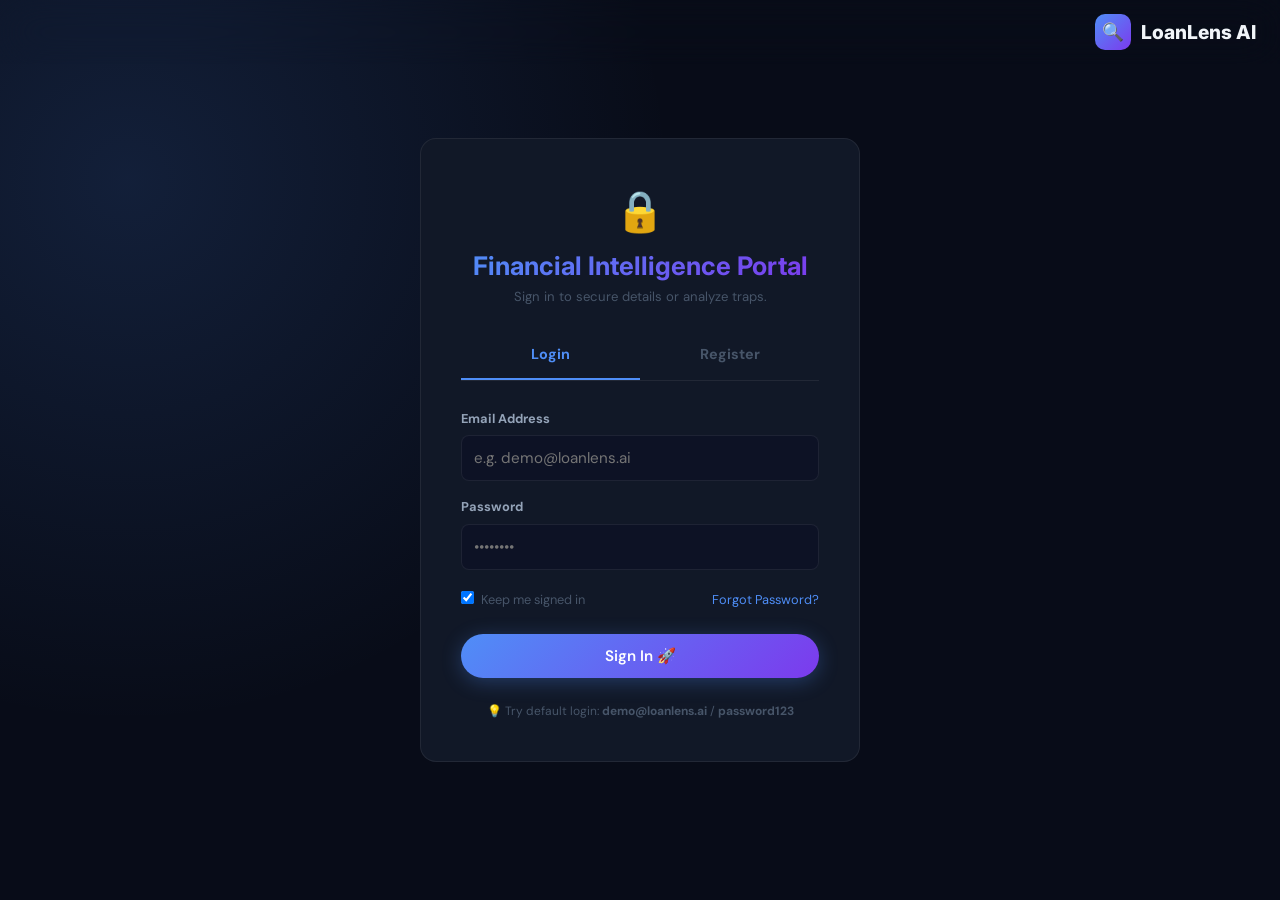
==== frontend/auth.html @ 8ddc55a9 "loan_application" ====
<!DOCTYPE html>
<html lang="en">
<head>
  <meta charset="UTF-8">
  <meta name="viewport" content="width=device-width, initial-scale=1.0">
  <title>LoanLens AI — Secure Portal Login</title>
  <link rel="stylesheet" href="css/global.css">
  <style>
    .auth-wrapper {
      min-height: 100vh;
      display: flex;
      align-items: center;
      justify-content: center;
      padding: 24px;
      position: relative;
      background: radial-gradient(circle at 10% 20%, rgba(79, 142, 247, 0.15) 0%, transparent 40%), var(--bg-primary);
    }
    .auth-card {
      width: 100%;
      max-width: 440px;
      padding: 40px;
      animation: float 6s ease-in-out infinite;
    }
    .auth-tabs {
      display: flex;
      border-bottom: 1px solid var(--border);
      margin-bottom: 28px;
    }
    .auth-tab {
      flex: 1;
      text-align: center;
      padding: 12px;
      cursor: pointer;
      color: var(--text-muted);
      font-weight: 700;
      font-size: 0.9rem;
      border-bottom: 2px solid transparent;
      transition: all 0.2s;
    }
    .auth-tab.active {
      color: var(--blue);
      border-bottom-color: var(--blue);
    }
    .auth-form {
      display: none;
      flex-direction: column;
      gap: 16px;
    }
    .auth-form.active {
      display: flex;
      animation: fadeIn 0.4s;
    }
    .form-group {
      display: flex;
      flex-direction: column;
      gap: 6px;
    }
    .form-group label {
      font-size: 0.8rem;
      font-weight: 700;
      color: var(--text-secondary);
    }
    .form-group input {
      background: var(--bg-secondary);
      border: 1px solid var(--border);
      color: white;
      padding: 12px;
      border-radius: var(--radius-sm);
      font-size: 0.95rem;
      font-family: inherit;
      transition: all 0.2s;
    }
    .form-group input:focus {
      border-color: var(--blue);
      outline: none;
      box-shadow: var(--shadow-blue);
    }
    .form-footer {
      display: flex;
      justify-content: space-between;
      align-items: center;
      font-size: 0.8rem;
      margin-top: 4px;
    }
    .form-footer a {
      color: var(--blue);
      text-decoration: none;
    }
    .form-footer a:hover {
      text-decoration: underline;
    }
  </style>
</head>
<body>

  <!-- Minimal Brand Header -->
  <nav class="navbar" style="position: absolute; top: 0; left: 0; right: 0; background: transparent; border-bottom: none;">
    <div style="display:flex; align-items:center; gap:20px; margin-left:auto;"><div id="google_translate_element"></div></div>
    <div class="nav-brand" onclick="window.location.href='index.html'" style="cursor: pointer;">
      <div class="logo-icon">🔍</div>LoanLens AI
    </div>
  </nav>

  <div class="auth-wrapper">
    <div class="card auth-card">
      <div style="text-align: center; margin-bottom: 24px;">
        <div style="font-size: 2.5rem; display: inline-block;" class="animate-bounce">🔒</div>
        <h2 class="grad-text" style="font-size: 1.6rem; margin-top: 8px;">Financial Intelligence Portal</h2>
        <p style="font-size: 0.82rem; color: var(--text-muted); margin-top: 4px;">Sign in to secure details or analyze traps.</p>
      </div>

      <!-- Tabs -->
      <div class="auth-tabs">
        <div class="auth-tab active" id="tabLogin" onclick="switchForm('login')">Login</div>
        <div class="auth-tab" id="tabRegister" onclick="switchForm('register')">Register</div>
      </div>

      <!-- LOGIN FORM -->
      <form class="auth-form active" id="formLogin" onsubmit="handleAuthSubmit(event, 'login')">
        <div class="form-group">
          <label>Email Address</label>
          <input type="email" id="loginEmail" required placeholder="e.g. demo@loanlens.ai">
        </div>
        <div class="form-group">
          <label>Password</label>
          <input type="password" id="loginPassword" required placeholder="••••••••">
        </div>
        
        <div class="form-footer">
          <label style="color: var(--text-muted); cursor: pointer;">
            <input type="checkbox" checked style="margin-right: 4px;"> Keep me signed in
          </label>
          <a href="#" onclick="switchForm('forgot')">Forgot Password?</a>
        </div>

        <button type="submit" class="btn btn-primary" style="margin-top: 8px; width: 100%;">Sign In 🚀</button>
        <p style="font-size: 0.75rem; text-align: center; color: var(--text-muted); margin-top: 8px;">
          💡 Try default login: <strong>demo@loanlens.ai</strong> / <strong>password123</strong>
        </p>
      </form>

      <!-- REGISTER FORM -->
      <form class="auth-form" id="formRegister" onsubmit="handleAuthSubmit(event, 'register')">
        <div class="form-group">
          <label>Your Full Name</label>
          <input type="text" id="regName" required placeholder="e.g. Sarah Jenkins">
        </div>
        <div class="form-group">
          <label>Email Address</label>
          <input type="email" id="regEmail" required placeholder="e.g. sarah@example.com">
        </div>
        <div class="form-group">
          <label>Create Secure Password</label>
          <input type="password" id="regPassword" required placeholder="••••••••">
        </div>

        <button type="submit" class="btn btn-primary" style="margin-top: 12px; width: 100%;">Create Account ✨</button>
      </form>

      <!-- FORGOT PASSWORD FORM -->
      <form class="auth-form" id="formForgot" onsubmit="handleAuthSubmit(event, 'forgot')">
        <h3 class="card-title" style="font-size: 1rem; margin-bottom: 4px;">Password Recovery</h3>
        <p style="font-size: 0.78rem; color: var(--text-secondary); margin-bottom: 8px;">
          Enter your email. AI will simulate generating reset details instantly.
        </p>

        <div class="form-group">
          <label>Registered Email Address</label>
          <input type="email" id="forgotEmail" required placeholder="e.g. demo@loanlens.ai">
        </div>

        <button type="submit" class="btn btn-primary" style="margin-top: 8px; width: 100%;">Dispatched Reset Link 🔑</button>

        <div style="text-align: center; margin-top: 12px;">
          <a href="#" onclick="switchForm('login')" style="font-size: 0.8rem; color: var(--blue); text-decoration: none;">Return to Login</a>
        </div>
      </form>

      <!-- Simulated Alert/Success Result -->
      <div id="authAlert" class="trap-card severity-high" style="display: none; margin-top: 20px;">
        <div class="trap-title" id="alertTitle">Action Status</div>
        <div class="trap-plain" id="alertContent">Details here...</div>
      </div>

    </div>
  </div>

  <div class="toast-container" id="toastBox"></div>

  <script>
    const API = 'http://localhost:5000';

    function switchForm(mode) {
      // Reset active tabs
      document.getElementById('tabLogin').classList.remove('active');
      document.getElementById('tabRegister').classList.remove('active');
      
      // Reset forms
      document.getElementById('formLogin').classList.remove('active');
      document.getElementById('formRegister').classList.remove('active');
      document.getElementById('formForgot').classList.remove('active');

      // Hide custom alert
      document.getElementById('authAlert').style.display = 'none';

      // Set active
      if(mode === 'login') {
        document.getElementById('tabLogin').classList.add('active');
        document.getElementById('formLogin').classList.add('active');
      } else if(mode === 'register') {
        document.getElementById('tabRegister').classList.add('active');
        document.getElementById('formRegister').classList.add('active');
      } else if(mode === 'forgot') {
        document.getElementById('formForgot').classList.add('active');
      }
    }

    async function handleAuthSubmit(event, type) {
      event.preventDefault();
      
      // Clear alert
      const alertBox = document.getElementById('authAlert');
      alertBox.style.display = 'none';

      let body = {};
      let endpoint = '';

      if (type === 'login') {
        body = {
          email: document.getElementById('loginEmail').value,
          password: document.getElementById('loginPassword').value
        };
        endpoint = '/api/auth/login';
      } else if (type === 'register') {
        body = {
          name: document.getElementById('regName').value,
          email: document.getElementById('regEmail').value,
          password: document.getElementById('regPassword').value
        };
        endpoint = '/api/auth/signup';
      } else if (type === 'forgot') {
        body = {
          email: document.getElementById('forgotEmail').value
        };
        endpoint = '/api/auth/forgot-password';
      }

      try {
        const res = await fetch(`${API}${endpoint}`, {
          method: 'POST',
          headers: { 'Content-Type': 'application/json' },
          body: JSON.stringify(body)
        });
        const data = await res.json();
        
        if (!res.ok) throw new Error(data.error || "Authentication failed.");

        if (type === 'login' || type === 'register') {
          // Success register or login -> Store in localStorage
          localStorage.setItem('ll_user', JSON.stringify(data.user));
          toast(`✅ welcome back, ${data.user.name}!`, 'success');
          
          // Redirect to target or dashboard
          setTimeout(() => {
            window.location.href = 'dashboard.html';
          }, 800);
        } else {
          // Forgot Password Instructions Dispatched
          alertBox.className = "trap-card severity-low";
          document.getElementById('alertTitle').textContent = "🔑 Recovery link dispatched!";
          document.getElementById('alertContent').textContent = data.instructions;
          alertBox.style.display = 'block';
          toast("✅ Password recovery email sent!", "success");
        }

      } catch(e) {
        alertBox.className = "trap-card severity-high";
        document.getElementById('alertTitle').textContent = "⚠️ Authentication Error";
        document.getElementById('alertContent').textContent = e.message;
        alertBox.style.display = 'block';
        toast("❌ " + e.message, 'error');
      }
    }

    function toast(msg, type='info') {
      const c = document.getElementById('toastBox');
      const t = document.createElement('div');
      t.className = `toast ${type}`;
      t.textContent = msg;
      c.appendChild(t);
      setTimeout(() => t.remove(), 3500);
    }
  </script>

<!-- Google Translate Script -->
<script type="text/javascript">
function googleTranslateElementInit() {
  new google.translate.TranslateElement({
    pageLanguage: 'en',
    includedLanguages: 'en,hi,kn,ta,te,ml,mr',
    layout: google.translate.TranslateElement.InlineLayout.SIMPLE,
    autoDisplay: false
  }, 'google_translate_element');
}
</script>
<script type="text/javascript" src="//translate.google.com/translate_a/element.js?cb=googleTranslateElementInit"></script>
</body>
</html>
---- frontend/css/global.css ----
/* ============================================================
   LoanLens AI — Global Design System
   ============================================================ */

@import url('https://fonts.googleapis.com/css2?family=Inter:wght@300;400;500;600;700;800;900&family=DM+Sans:wght@300;400;500;600;700&family=JetBrains+Mono:wght@400;500&display=swap');

/* ── CSS Variables ─────────────────────────────────────── */
:root {
  /* Base Colors */
  --bg-primary:     #080C18;
  --bg-secondary:   #0D1225;
  --bg-card:        #111827;
  --bg-card-hover:  #162035;
  --bg-glass:       rgba(17, 24, 39, 0.7);

  /* Accent Colors */
  --blue:           #4F8EF7;
  --blue-dark:      #2563EB;
  --blue-glow:      rgba(79, 142, 247, 0.25);
  --purple:         #7C3AED;
  --purple-glow:    rgba(124, 58, 237, 0.2);
  --cyan:           #06B6D4;

  /* Status Colors */
  --green:          #10B981;
  --green-glow:     rgba(16, 185, 129, 0.2);
  --amber:          #F59E0B;
  --amber-glow:     rgba(245, 158, 11, 0.2);
  --orange:         #F97316;
  --orange-glow:    rgba(249, 115, 22, 0.2);
  --red:            #EF4444;
  --red-glow:       rgba(239, 68, 68, 0.2);
  --red-dark:       #DC2626;

  /* Text */
  --text-primary:   #F1F5F9;
  --text-secondary: #94A3B8;
  --text-muted:     #475569;
  --text-accent:    #4F8EF7;

  /* Borders */
  --border:         rgba(255,255,255,0.07);
  --border-accent:  rgba(79,142,247,0.3);
  --border-glow:    rgba(79,142,247,0.5);

  /* Gradients */
  --grad-blue:      linear-gradient(135deg, #4F8EF7, #7C3AED);
  --grad-danger:    linear-gradient(135deg, #EF4444, #F97316);
  --grad-safe:      linear-gradient(135deg, #10B981, #06B6D4);
  --grad-amber:     linear-gradient(135deg, #F59E0B, #F97316);
  --grad-hero:      linear-gradient(135deg, #080C18 0%, #0D1225 50%, #111827 100%);

  /* Spacing */
  --radius-sm:  8px;
  --radius-md:  12px;
  --radius-lg:  16px;
  --radius-xl:  24px;
  --radius-full: 9999px;

  /* Shadows */
  --shadow-blue:    0 0 30px rgba(79,142,247,0.15);
  --shadow-card:    0 4px 24px rgba(0,0,0,0.4);
  --shadow-glow:    0 0 60px rgba(79,142,247,0.08);
}

/* ── Reset ──────────────────────────────────────────────── */
*, *::before, *::after { box-sizing: border-box; margin: 0; padding: 0; }
html { scroll-behavior: smooth; }
body {
  font-family: 'DM Sans', sans-serif;
  background: var(--bg-primary);
  color: var(--text-primary);
  min-height: 100vh;
  line-height: 1.6;
  overflow-x: hidden;
}
a { color: inherit; text-decoration: none; }
button { cursor: pointer; font-family: inherit; }
img { max-width: 100%; }

/* ── Scrollbar ──────────────────────────────────────────── */
::-webkit-scrollbar { width: 6px; }
::-webkit-scrollbar-track { background: var(--bg-secondary); }
::-webkit-scrollbar-thumb { background: var(--border-accent); border-radius: 3px; }

/* ── Typography ─────────────────────────────────────────── */
h1,h2,h3,h4,h5,h6 { font-family: 'Inter', sans-serif; font-weight: 700; line-height: 1.2; }
h1 { font-size: clamp(2rem, 5vw, 3.5rem); }
h2 { font-size: clamp(1.5rem, 3vw, 2.25rem); }
h3 { font-size: clamp(1.1rem, 2vw, 1.5rem); }
p  { color: var(--text-secondary); }

/* ── Layout ─────────────────────────────────────────────── */
.container { max-width: 1200px; margin: 0 auto; padding: 0 24px; }
.page-wrapper { display: flex; min-height: 100vh; }

/* ── Navbar ─────────────────────────────────────────────── */
.navbar {
  position: fixed; top: 0; left: 0; right: 0; z-index: 100;
  background: rgba(8,12,24,0.85);
  backdrop-filter: blur(20px);
  border-bottom: 1px solid var(--border);
  padding: 0 24px;
  height: 64px;
  display: flex; align-items: center; justify-content: space-between;
}
.nav-brand {
  display: flex; align-items: center; gap: 10px;
  font-family: 'Inter', sans-serif; font-weight: 800; font-size: 1.2rem;
}
.nav-brand .logo-icon {
  width: 36px; height: 36px; border-radius: 10px;
  background: var(--grad-blue);
  display: flex; align-items: center; justify-content: center;
  font-size: 1.1rem;
}
.nav-links { display: flex; align-items: center; gap: 4px; }
.nav-links a {
  padding: 8px 14px; border-radius: var(--radius-sm);
  font-size: 0.9rem; font-weight: 500; color: var(--text-secondary);
  transition: all 0.2s;
}
.nav-links a:hover, .nav-links a.active {
  background: var(--bg-card); color: var(--text-primary);
}
.nav-cta {
  background: var(--grad-blue); border: none;
  padding: 9px 20px; border-radius: var(--radius-full);
  font-size: 0.9rem; font-weight: 600; color: #fff;
  transition: all 0.2s;
}
.nav-cta:hover { opacity: 0.85; transform: translateY(-1px); }

/* ── Sidebar (Dashboard Layout) ─────────────────────────── */
.sidebar {
  width: 240px; min-height: 100vh;
  background: var(--bg-secondary);
  border-right: 1px solid var(--border);
  position: fixed; top: 64px; left: 0; bottom: 0;
  padding: 24px 12px;
  display: flex; flex-direction: column; gap: 4px;
  overflow-y: auto;
}
.sidebar-label {
  font-size: 0.7rem; font-weight: 600; text-transform: uppercase;
  letter-spacing: 0.08em; color: var(--text-muted);
  padding: 16px 12px 8px;
}
.sidebar-item {
  display: flex; align-items: center; gap: 10px;
  padding: 10px 12px; border-radius: var(--radius-sm);
  font-size: 0.9rem; font-weight: 500; color: var(--text-secondary);
  transition: all 0.2s; cursor: pointer; border: none;
  background: none; width: 100%; text-align: left;
}
.sidebar-item:hover { background: var(--bg-card); color: var(--text-primary); }
.sidebar-item.active { background: var(--blue-glow); color: var(--blue); }
.sidebar-item .icon { font-size: 1rem; width: 20px; text-align: center; }

.main-content {
  margin-left: 240px;
  margin-top: 64px;
  padding: 32px;
  flex: 1;
  min-height: calc(100vh - 64px);
}

/* ── Cards ──────────────────────────────────────────────── */
.card {
  background: var(--bg-card);
  border: 1px solid var(--border);
  border-radius: var(--radius-lg);
  padding: 24px;
  transition: all 0.3s;
}
.card:hover { border-color: var(--border-accent); box-shadow: var(--shadow-blue); }
.card-glass {
  background: var(--bg-glass);
  backdrop-filter: blur(12px);
  border: 1px solid var(--border);
  border-radius: var(--radius-lg);
  padding: 24px;
}
.card-header { display: flex; align-items: center; justify-content: space-between; margin-bottom: 20px; }
.card-title { font-family: 'Inter', sans-serif; font-weight: 700; font-size: 1rem; display: flex; align-items: center; gap: 8px; }

/* ── Buttons ─────────────────────────────────────────────── */
.btn {
  display: inline-flex; align-items: center; justify-content: center; gap: 8px;
  padding: 12px 24px; border-radius: var(--radius-full);
  font-size: 0.95rem; font-weight: 600; border: none;
  transition: all 0.25s; cursor: pointer;
}
.btn-primary {
  background: var(--grad-blue); color: #fff;
  box-shadow: 0 4px 20px rgba(79,142,247,0.3);
}
.btn-primary:hover { transform: translateY(-2px); box-shadow: 0 8px 30px rgba(79,142,247,0.4); }
.btn-secondary {
  background: transparent; color: var(--text-primary);
  border: 1px solid var(--border);
}
.btn-secondary:hover { border-color: var(--border-accent); background: var(--bg-card); }
.btn-danger { background: var(--grad-danger); color: #fff; }
.btn-success { background: var(--grad-safe); color: #fff; }
.btn-sm { padding: 8px 16px; font-size: 0.85rem; }

/* ── Badges ─────────────────────────────────────────────── */
.badge {
  display: inline-flex; align-items: center; gap: 4px;
  padding: 4px 10px; border-radius: var(--radius-full);
  font-size: 0.75rem; font-weight: 600; text-transform: uppercase; letter-spacing: 0.05em;
}
.badge-green  { background: var(--green-glow);  color: var(--green);  }
.badge-amber  { background: var(--amber-glow);  color: var(--amber);  }
.badge-orange { background: var(--orange-glow); color: var(--orange); }
.badge-red    { background: var(--red-glow);    color: var(--red);    }
.badge-blue   { background: var(--blue-glow);   color: var(--blue);   }
.badge-purple { background: var(--purple-glow); color: var(--purple); }

/* ── Risk Meter ─────────────────────────────────────────── */
.risk-meter-wrap { position: relative; width: 180px; height: 180px; margin: 0 auto; }
.risk-meter-svg { width: 100%; height: 100%; }
.risk-label { position: absolute; bottom: 20px; left: 50%; transform: translateX(-50%); text-align: center; }
.risk-score-text { font-family: 'Inter', sans-serif; font-size: 2rem; font-weight: 800; }
.risk-level-text { font-size: 0.8rem; font-weight: 600; text-transform: uppercase; letter-spacing: 0.05em; }

/* ── Progress Bar ────────────────────────────────────────── */
.progress-wrap { margin-bottom: 16px; }
.progress-label { display: flex; justify-content: space-between; margin-bottom: 6px; font-size: 0.85rem; }
.progress-bar {
  height: 8px; background: var(--border);
  border-radius: var(--radius-full); overflow: hidden;
}
.progress-fill {
  height: 100%; border-radius: var(--radius-full);
  transition: width 1.2s cubic-bezier(0.4,0,0.2,1);
  background: var(--grad-blue);
}

/* ── Alert / Trap Cards ─────────────────────────────────── */
.trap-card {
  border-radius: var(--radius-md); padding: 18px;
  border-left: 3px solid var(--red);
  background: linear-gradient(90deg, rgba(239,68,68,0.06) 0%, var(--bg-card) 100%);
  margin-bottom: 12px; transition: all 0.25s;
}
.trap-card:hover { transform: translateX(4px); }
.trap-card.severity-critical { border-left-color: var(--red); }
.trap-card.severity-high     { border-left-color: var(--orange); background: linear-gradient(90deg, rgba(249,115,22,0.06) 0%, var(--bg-card) 100%); }
.trap-card.severity-medium   { border-left-color: var(--amber); background: linear-gradient(90deg, rgba(245,158,11,0.06) 0%, var(--bg-card) 100%); }
.trap-card.severity-low      { border-left-color: var(--green); background: linear-gradient(90deg, rgba(16,185,129,0.06) 0%, var(--bg-card) 100%); }
.trap-title { font-family: 'Inter', sans-serif; font-weight: 700; font-size: 0.95rem; margin-bottom: 6px; display: flex; align-items: center; gap: 8px; }
.trap-legal { font-family: 'JetBrains Mono', monospace; font-size: 0.8rem; color: var(--text-muted); background: rgba(0,0,0,0.3); padding: 8px 12px; border-radius: var(--radius-sm); margin: 8px 0; }
.trap-plain { font-size: 0.9rem; color: var(--text-secondary); }
.trap-impact { font-size: 0.85rem; color: var(--amber); margin-top: 6px; }
.trap-advice { font-size: 0.85rem; color: var(--green); margin-top: 4px; }

/* ── Upload Zone ─────────────────────────────────────────── */
.upload-zone {
  border: 2px dashed var(--border-accent);
  border-radius: var(--radius-xl);
  padding: 60px 40px;
  text-align: center;
  background: var(--bg-glass);
  backdrop-filter: blur(12px);
  transition: all 0.3s;
  cursor: pointer;
  position: relative;
}
.upload-zone:hover, .upload-zone.drag-over {
  border-color: var(--blue);
  background: rgba(79,142,247,0.05);
  box-shadow: 0 0 40px rgba(79,142,247,0.15);
}
.upload-icon { font-size: 3rem; margin-bottom: 16px; }
.upload-title { font-family: 'Inter', sans-serif; font-weight: 700; font-size: 1.3rem; margin-bottom: 8px; }
.upload-subtitle { color: var(--text-muted); font-size: 0.9rem; }
.upload-formats { display: flex; gap: 8px; justify-content: center; margin-top: 20px; flex-wrap: wrap; }
.upload-format-tag {
  padding: 4px 12px; border-radius: var(--radius-full);
  background: var(--bg-card); border: 1px solid var(--border);
  font-size: 0.75rem; font-weight: 600; color: var(--text-muted);
  text-transform: uppercase;
}

/* ── Stat Card ───────────────────────────────────────────── */
.stat-grid { display: grid; grid-template-columns: repeat(auto-fit, minmax(180px, 1fr)); gap: 16px; margin-bottom: 32px; }
.stat-card {
  background: var(--bg-card); border: 1px solid var(--border);
  border-radius: var(--radius-md); padding: 20px;
  position: relative; overflow: hidden;
  transition: all 0.3s;
}
.stat-card::before {
  content: ''; position: absolute; top: 0; left: 0; right: 0; height: 2px;
  background: var(--grad-blue);
}
.stat-card.danger::before { background: var(--grad-danger); }
.stat-card.safe::before { background: var(--grad-safe); }
.stat-card.amber::before { background: var(--grad-amber); }
.stat-card:hover { transform: translateY(-3px); box-shadow: var(--shadow-card); }
.stat-label { font-size: 0.8rem; color: var(--text-muted); text-transform: uppercase; letter-spacing: 0.05em; margin-bottom: 8px; }
.stat-value { font-family: 'Inter', sans-serif; font-size: 1.6rem; font-weight: 800; }
.stat-note { font-size: 0.8rem; color: var(--text-muted); margin-top: 4px; }

/* ── Section Header ─────────────────────────────────────── */
.section-header { display: flex; align-items: center; justify-content: space-between; margin-bottom: 24px; }
.section-title { font-family: 'Inter', sans-serif; font-size: 1.2rem; font-weight: 700; display: flex; align-items: center; gap: 8px; }
.section-divider { height: 1px; background: var(--border); margin: 32px 0; }

/* ── Toggle / Switch ─────────────────────────────────────── */
.mode-toggle {
  display: flex; background: var(--bg-secondary);
  border: 1px solid var(--border); border-radius: var(--radius-full); padding: 4px;
}
.mode-btn {
  padding: 8px 16px; border-radius: var(--radius-full); border: none;
  background: none; color: var(--text-muted); font-size: 0.85rem; font-weight: 600;
  transition: all 0.2s; cursor: pointer;
}
.mode-btn.active { background: var(--blue); color: #fff; }

/* ── Chat Bubble ─────────────────────────────────────────── */
.chat-bubble { max-width: 80%; padding: 14px 18px; border-radius: 16px; margin-bottom: 12px; }
.chat-bubble.user { background: var(--blue); margin-left: auto; border-bottom-right-radius: 4px; }
.chat-bubble.ai { background: var(--bg-card); border: 1px solid var(--border); border-bottom-left-radius: 4px; }
.chat-bubble p { color: var(--text-primary); font-size: 0.9rem; margin: 0; }

/* ── Grid Layouts ────────────────────────────────────────── */
.grid-2 { display: grid; grid-template-columns: 1fr 1fr; gap: 20px; }
.grid-3 { display: grid; grid-template-columns: 1fr 1fr 1fr; gap: 20px; }
.grid-auto { display: grid; grid-template-columns: repeat(auto-fit, minmax(280px, 1fr)); gap: 20px; }

/* ── Loading States ─────────────────────────────────────── */
.loading-spinner {
  width: 40px; height: 40px;
  border: 3px solid var(--border);
  border-top-color: var(--blue);
  border-radius: 50%;
  animation: spin 0.8s linear infinite;
}
@keyframes spin { to { transform: rotate(360deg); } }

.skeleton {
  background: linear-gradient(90deg, var(--bg-card) 25%, var(--bg-card-hover) 50%, var(--bg-card) 75%);
  background-size: 200% 100%;
  animation: shimmer 1.5s infinite;
  border-radius: var(--radius-md);
}
@keyframes shimmer { to { background-position: -200% 0; } }

/* ── Animations ─────────────────────────────────────────── */
@keyframes fadeInUp {
  from { opacity: 0; transform: translateY(24px); }
  to   { opacity: 1; transform: translateY(0); }
}
@keyframes fadeIn {
  from { opacity: 0; }
  to   { opacity: 1; }
}
@keyframes pulse-glow {
  0%, 100% { box-shadow: 0 0 20px rgba(79,142,247,0.2); }
  50%       { box-shadow: 0 0 40px rgba(79,142,247,0.4); }
}
@keyframes float {
  0%, 100% { transform: translateY(0); }
  50%       { transform: translateY(-8px); }
}
@keyframes counter { from { opacity: 0; } to { opacity: 1; } }

.animate-fade-up   { animation: fadeInUp 0.6s ease forwards; }
.animate-fade-in   { animation: fadeIn 0.4s ease forwards; }
.animate-pulse-glow { animation: pulse-glow 2s ease-in-out infinite; }
.animate-float     { animation: float 4s ease-in-out infinite; }

/* Stagger children */
.stagger > *:nth-child(1) { animation-delay: 0.05s; }
.stagger > *:nth-child(2) { animation-delay: 0.10s; }
.stagger > *:nth-child(3) { animation-delay: 0.15s; }
.stagger > *:nth-child(4) { animation-delay: 0.20s; }
.stagger > *:nth-child(5) { animation-delay: 0.25s; }
.stagger > *:nth-child(6) { animation-delay: 0.30s; }

/* ── Responsive ─────────────────────────────────────────── */
@media (max-width: 1024px) {
  .sidebar { display: none; }
  .main-content { margin-left: 0; }
  .grid-2, .grid-3 { grid-template-columns: 1fr; }
}
@media (max-width: 640px) {
  .container { padding: 0 16px; }
  .main-content { padding: 16px; }
  .card { padding: 16px; }
  .btn { padding: 10px 18px; }
}

/* ── Toast Notification ─────────────────────────────────── */
.toast-container { position: fixed; bottom: 24px; right: 24px; z-index: 1000; display: flex; flex-direction: column; gap: 8px; }
.toast {
  min-width: 280px; padding: 14px 18px;
  background: var(--bg-card); border: 1px solid var(--border);
  border-radius: var(--radius-md); box-shadow: var(--shadow-card);
  display: flex; align-items: center; gap: 10px;
  animation: fadeInUp 0.3s ease forwards;
  font-size: 0.9rem;
}
.toast.success { border-left: 3px solid var(--green); }
.toast.error   { border-left: 3px solid var(--red); }
.toast.info    { border-left: 3px solid var(--blue); }

/* ── Gradient Text ───────────────────────────────────────── */
.grad-text {
  background: var(--grad-blue);
  -webkit-background-clip: text;
  -webkit-text-fill-color: transparent;
  background-clip: text;
}
.grad-text-danger {
  background: var(--grad-danger);
  -webkit-background-clip: text;
  -webkit-text-fill-color: transparent;
  background-clip: text;
}

/* ── Google Translate Custom Styling ─────────────────────── */
#google_translate_element {
  display: flex;
  align-items: center;
}

.goog-te-gadget {
  font-family: 'Inter', sans-serif !important;
  color: transparent !important;
  font-size: 0 !important;
}

.goog-te-gadget .goog-te-combo {
  font-family: 'Inter', sans-serif !important;
  background: var(--bg-secondary);
  color: var(--text-primary);
  border: 1px solid var(--border);
  border-radius: var(--radius-md);
  padding: 6px 12px;
  font-size: 0.85rem;
  font-weight: 500;
  outline: none;
  cursor: pointer;
  transition: all 0.2s;
  margin: 0;
}

.goog-te-gadget .goog-te-combo:hover, .goog-te-gadget .goog-te-combo:focus {
  border-color: var(--blue);
  background: var(--bg-card);
}

/* Hide the annoying Google Translate banner */
body { top: 0 !important; }
.skiptranslate iframe { display: none !important; }
#goog-gt-tt, .goog-te-balloon-frame { display: none !important; }
.goog-text-highlight { background: none !important; box-shadow: none !important; }
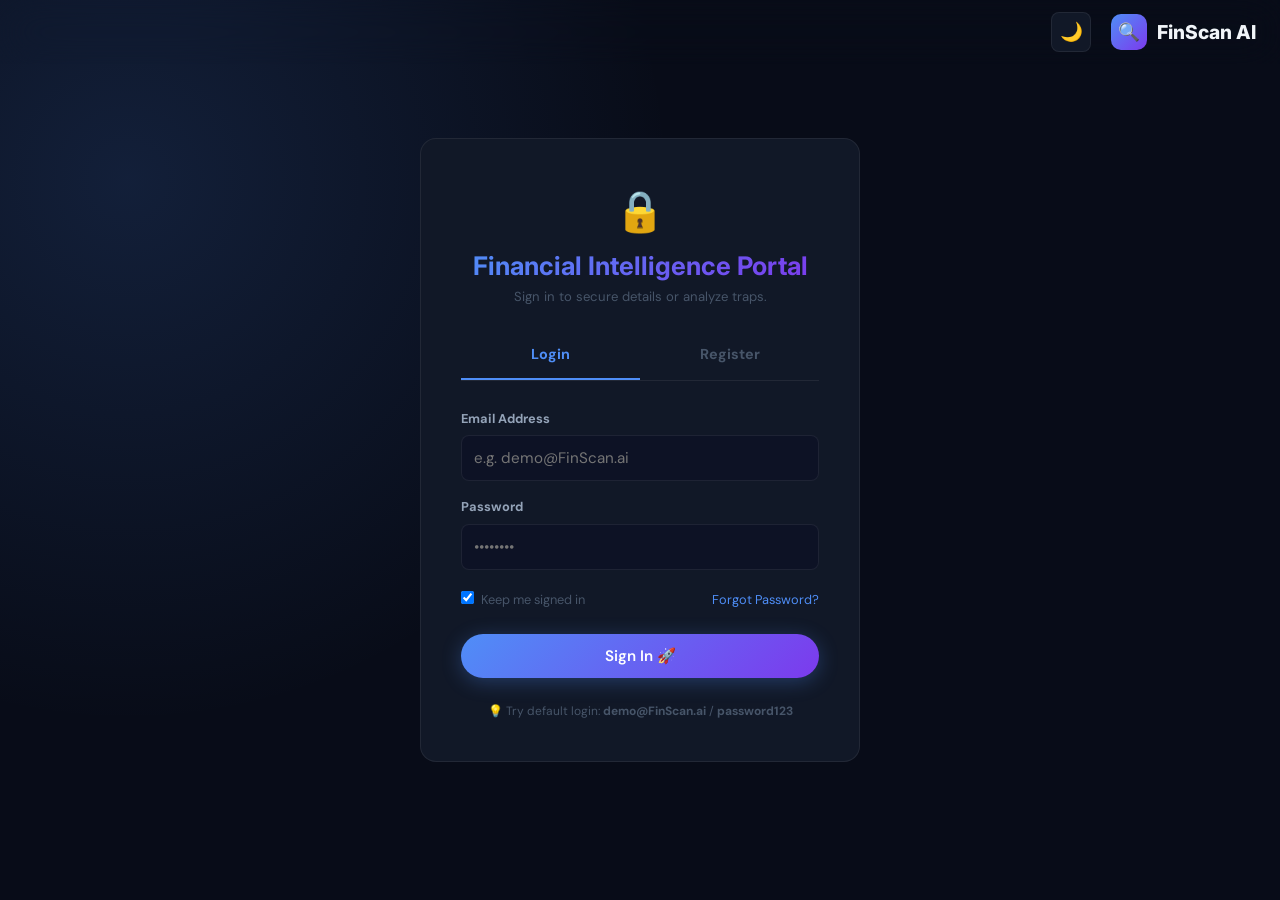
==== commit 750074ab: "loan-app" ====
--- a/frontend/auth.html
+++ b/frontend/auth.html
@@ -1,9 +1,16 @@
-<!DOCTYPE html>
+﻿<!DOCTYPE html>
 <html lang="en">
 <head>
   <meta charset="UTF-8">
   <meta name="viewport" content="width=device-width, initial-scale=1.0">
-  <title>LoanLens AI — Secure Portal Login</title>
+  <title>FinScan AI — Secure Portal Login</title>
+  <script>
+    // Theme Flash Prevention
+    (function() {
+      const theme = localStorage.getItem('ll_theme') || 'dark';
+      document.documentElement.setAttribute('data-theme', theme);
+    })();
+  </script>
   <link rel="stylesheet" href="css/global.css">
   <style>
     .auth-wrapper {
@@ -95,9 +102,12 @@
 
   <!-- Minimal Brand Header -->
   <nav class="navbar" style="position: absolute; top: 0; left: 0; right: 0; background: transparent; border-bottom: none;">
-    <div style="display:flex; align-items:center; gap:20px; margin-left:auto;"><div id="google_translate_element"></div></div>
+    <div style="display:flex; align-items:center; gap:20px; margin-left:auto;">
+      <button class="theme-toggle-btn" id="themeToggleBtn" onclick="toggleTheme()" title="Switch Theme">🌙</button>
+      <div id="google_translate_element"></div>
+    </div>
     <div class="nav-brand" onclick="window.location.href='index.html'" style="cursor: pointer;">
-      <div class="logo-icon">🔍</div>LoanLens AI
+      <div class="logo-icon">🔍</div>FinScan AI
     </div>
   </nav>
 
@@ -119,7 +129,7 @@
       <form class="auth-form active" id="formLogin" onsubmit="handleAuthSubmit(event, 'login')">
         <div class="form-group">
           <label>Email Address</label>
-          <input type="email" id="loginEmail" required placeholder="e.g. demo@loanlens.ai">
+          <input type="email" id="loginEmail" required placeholder="e.g. demo@FinScan.ai">
         </div>
         <div class="form-group">
           <label>Password</label>
@@ -135,7 +145,7 @@
 
         <button type="submit" class="btn btn-primary" style="margin-top: 8px; width: 100%;">Sign In 🚀</button>
         <p style="font-size: 0.75rem; text-align: center; color: var(--text-muted); margin-top: 8px;">
-          💡 Try default login: <strong>demo@loanlens.ai</strong> / <strong>password123</strong>
+          💡 Try default login: <strong>demo@FinScan.ai</strong> / <strong>password123</strong>
         </p>
       </form>
 
@@ -166,7 +176,7 @@
 
         <div class="form-group">
           <label>Registered Email Address</label>
-          <input type="email" id="forgotEmail" required placeholder="e.g. demo@loanlens.ai">
+          <input type="email" id="forgotEmail" required placeholder="e.g. demo@FinScan.ai">
         </div>
 
         <button type="submit" class="btn btn-primary" style="margin-top: 8px; width: 100%;">Dispatched Reset Link 🔑</button>
@@ -188,7 +198,7 @@
   <div class="toast-container" id="toastBox"></div>
 
   <script>
-    const API = 'http://localhost:5000';
+    const API = window.location.origin.includes('localhost') || window.location.origin.includes('127.0.0.1') || window.location.origin === 'null' ? 'http://localhost:5000' : '';
 
     function switchForm(mode) {
       // Reset active tabs
@@ -290,6 +300,32 @@
       c.appendChild(t);
       setTimeout(() => t.remove(), 3500);
     }
+
+    // Initialize Theme Switcher Icon
+    function initThemeBtn() {
+      const currentTheme = localStorage.getItem('ll_theme') || 'dark';
+      const btn = document.getElementById('themeToggleBtn');
+      if (btn) {
+        btn.textContent = currentTheme === 'light' ? '☀️' : '🌙';
+      }
+    }
+
+    function toggleTheme() {
+      const currentTheme = document.documentElement.getAttribute('data-theme') || 'dark';
+      const newTheme = currentTheme === 'light' ? 'dark' : 'light';
+      document.documentElement.setAttribute('data-theme', newTheme);
+      localStorage.setItem('ll_theme', newTheme);
+      
+      const btn = document.getElementById('themeToggleBtn');
+      if (btn) {
+        btn.textContent = newTheme === 'light' ? '☀️' : '🌙';
+      }
+      
+      window.dispatchEvent(new Event('themeChanged'));
+      toast(`☀️ Theme switched to ${newTheme} mode!`, 'success');
+    }
+
+    initThemeBtn();
   </script>
 
 <!-- Google Translate Script -->
@@ -306,3 +342,4 @@
 <script type="text/javascript" src="//translate.google.com/translate_a/element.js?cb=googleTranslateElementInit"></script>
 </body>
 </html>
+
--- a/frontend/css/global.css
+++ b/frontend/css/global.css
@@ -1,5 +1,5 @@
-/* ============================================================
-   LoanLens AI — Global Design System
+﻿/* ============================================================
+   FinScan AI — Global Design System
    ============================================================ */
 
 @import url('https://fonts.googleapis.com/css2?family=Inter:wght@300;400;500;600;700;800;900&family=DM+Sans:wght@300;400;500;600;700&family=JetBrains+Mono:wght@400;500&display=swap');
@@ -204,6 +204,13 @@
 .btn-danger { background: var(--grad-danger); color: #fff; }
 .btn-success { background: var(--grad-safe); color: #fff; }
 .btn-sm { padding: 8px 16px; font-size: 0.85rem; }
+
+@keyframes pulseGlow {
+  0%,100% { box-shadow: 0 4px 20px rgba(79,142,247,0.3); }
+  50%      { box-shadow: 0 6px 32px rgba(79,142,247,0.6), 0 0 16px rgba(79,142,247,0.4); }
+}
+.animate-pulse-glow { animation: pulseGlow 2.5s ease-in-out infinite; }
+.animate-pulse-glow:disabled { animation: none; }
 
 /* ── Badges ─────────────────────────────────────────────── */
 .badge {
@@ -460,3 +467,320 @@
 .skiptranslate iframe { display: none !important; }
 #goog-gt-tt, .goog-te-balloon-frame { display: none !important; }
 .goog-text-highlight { background: none !important; box-shadow: none !important; }
+
+/* ============================================================
+   FinScan AI — Interactive Reader & Highlighting Styles
+   ============================================================ */
+
+/* Document Reader Split Pane Layout */
+.reader-container {
+  display: grid;
+  grid-template-columns: 3fr 2fr;
+  gap: 24px;
+  margin-top: 16px;
+  align-items: start;
+}
+
+@media (max-width: 1024px) {
+  .reader-container {
+    grid-template-columns: 1fr;
+  }
+}
+
+.reader-doc-pane {
+  background: var(--bg-card);
+  border: 1px solid var(--border);
+  border-radius: var(--radius-lg);
+  padding: 32px;
+  max-height: 700px;
+  overflow-y: auto;
+  font-family: 'DM Sans', sans-serif;
+  font-size: 1rem;
+  line-height: 1.8;
+  color: var(--text-primary);
+  white-space: pre-wrap;
+  position: relative;
+}
+
+.reader-sidebar-pane {
+  display: flex;
+  flex-direction: column;
+  gap: 16px;
+}
+
+/* Beautiful Interactive Mark Highlights */
+.highlight-mark {
+  background-color: var(--highlight-bg, rgba(79, 142, 247, 0.2));
+  color: var(--text-primary);
+  border-bottom: 2px solid var(--highlight-border, var(--blue));
+  padding: 2px 4px;
+  border-radius: 4px;
+  cursor: pointer;
+  transition: all 0.2s ease-in-out;
+  position: relative;
+}
+
+.highlight-mark:hover {
+  background-color: var(--highlight-bg-hover, rgba(79, 142, 247, 0.3));
+  box-shadow: 0 0 12px var(--highlight-glow, rgba(79, 142, 247, 0.25));
+}
+
+/* Severity Theme Variables */
+.highlight-mark.severity-critical {
+  --highlight-bg: rgba(239, 68, 68, 0.18);
+  --highlight-bg-hover: rgba(239, 68, 68, 0.28);
+  --highlight-border: var(--red);
+  --highlight-glow: rgba(239, 68, 68, 0.35);
+}
+
+.highlight-mark.severity-high {
+  --highlight-bg: rgba(249, 115, 22, 0.18);
+  --highlight-bg-hover: rgba(249, 115, 22, 0.28);
+  --highlight-border: var(--orange);
+  --highlight-glow: rgba(249, 115, 22, 0.35);
+}
+
+.highlight-mark.severity-medium {
+  --highlight-bg: rgba(245, 158, 11, 0.18);
+  --highlight-bg-hover: rgba(245, 158, 11, 0.28);
+  --highlight-border: var(--amber);
+  --highlight-glow: rgba(245, 158, 11, 0.35);
+}
+
+.highlight-mark.severity-low {
+  --highlight-bg: rgba(16, 185, 129, 0.18);
+  --highlight-bg-hover: rgba(16, 185, 129, 0.28);
+  --highlight-border: var(--green);
+  --highlight-glow: rgba(16, 185, 129, 0.35);
+}
+
+/* Glassmorphic Live Details Card on Sidebar */
+.reader-detail-card {
+  background: var(--bg-glass);
+  border: 1px solid var(--border);
+  border-radius: var(--radius-lg);
+  padding: 24px;
+  backdrop-filter: blur(12px);
+  box-shadow: var(--shadow-card);
+  transition: all 0.3s ease;
+  min-height: 220px;
+}
+
+.reader-detail-card.active {
+  border-color: var(--border-accent);
+  box-shadow: var(--shadow-blue);
+}
+
+/* PDF Export Print Template Styling */
+.pdf-print-container {
+  padding: 40px;
+  background: #ffffff;
+  color: #0f172a;
+  font-family: 'Inter', sans-serif;
+  max-width: 800px;
+  margin: 0 auto;
+}
+
+.pdf-header {
+  border-bottom: 2px solid #3b82f6;
+  padding-bottom: 20px;
+  margin-bottom: 30px;
+  display: flex;
+  justify-content: space-between;
+  align-items: center;
+}
+
+.pdf-title-brand {
+  font-size: 24px;
+  font-weight: 800;
+  color: #1e3a8a;
+}
+
+.pdf-section {
+  margin-bottom: 30px;
+}
+
+.pdf-section-title {
+  font-size: 16px;
+  font-weight: 700;
+  color: #1e3a8a;
+  border-bottom: 1px solid #e2e8f0;
+  padding-bottom: 6px;
+  margin-bottom: 15px;
+  text-transform: uppercase;
+  letter-spacing: 0.05em;
+}
+
+.pdf-grid-stats {
+  display: grid;
+  grid-template-columns: repeat(3, 1fr);
+  gap: 15px;
+  margin-bottom: 25px;
+}
+
+.pdf-stat-box {
+  background: #f8fafc;
+  border: 1px solid #e2e8f0;
+  border-radius: 8px;
+  padding: 15px;
+  text-align: center;
+}
+
+.pdf-stat-label {
+  font-size: 10px;
+  text-transform: uppercase;
+  color: #64748b;
+  margin-bottom: 4px;
+}
+
+.pdf-stat-val {
+  font-size: 18px;
+  font-weight: 800;
+  color: #0f172a;
+}
+
+.pdf-doc-body {
+  font-size: 12px;
+  line-height: 1.7;
+  color: #334155;
+  white-space: pre-wrap;
+  background: #f8fafc;
+  border: 1px solid #e2e8f0;
+  border-radius: 8px;
+  padding: 24px;
+}
+
+.pdf-highlight {
+  font-weight: 600;
+  padding: 2px 4px;
+  border-radius: 4px;
+}
+
+.pdf-highlight.severity-critical { background: #fee2e2; border-bottom: 2px solid #ef4444; color: #991b1b; }
+.pdf-highlight.severity-high     { background: #ffedd5; border-bottom: 2px solid #f97316; color: #9a3412; }
+.pdf-highlight.severity-medium   { background: #fef3c7; border-bottom: 2px solid #f59e0b; color: #92400e; }
+.pdf-highlight.severity-low      { background: #d1fae5; border-bottom: 2px solid #10b981; color: #065f46; }
+
+.pdf-table {
+  width: 100%;
+  border-collapse: collapse;
+  margin-top: 15px;
+  font-size: 11px;
+}
+
+.pdf-table th, .pdf-table td {
+  border: 1px solid #e2e8f0;
+  padding: 10px;
+  text-align: left;
+}
+
+.pdf-table th {
+  background: #f1f5f9;
+  font-weight: 700;
+  color: #1e293b;
+}
+
+.pdf-footer {
+  text-align: center;
+  font-size: 10px;
+  color: #64748b;
+  border-top: 1px solid #e2e8f0;
+  padding-top: 15px;
+  margin-top: 40px;
+}
+
+/* ============================================================
+   FinScan AI — Premium Light Theme & Input Overrides
+   ============================================================ */
+[data-theme="light"] {
+  --bg-primary:     #F8FAFC;
+  --bg-secondary:   #F1F5F9;
+  --bg-card:        #FFFFFF;
+  --bg-card-hover:  #E2E8F0;
+  --bg-glass:       rgba(255, 255, 255, 0.85);
+
+  --text-primary:   #0F172A;
+  --text-secondary: #475569;
+  --text-muted:     #64748B;
+  --text-accent:    #2563EB;
+
+  --border:         rgba(15, 23, 42, 0.08);
+  --border-accent:  rgba(37, 99, 235, 0.2);
+  --border-glow:    rgba(37, 99, 235, 0.4);
+
+  --grad-hero:      linear-gradient(135deg, #F8FAFC 0%, #F1F5F9 50%, #E2E8F0 100%);
+  --shadow-card:    0 10px 30px rgba(15, 23, 42, 0.05);
+  --shadow-blue:    0 0 20px rgba(37, 99, 235, 0.1);
+  --blue-glow:      rgba(37, 99, 235, 0.1);
+}
+
+[data-theme="light"] input, 
+[data-theme="light"] select, 
+[data-theme="light"] textarea {
+  color: #0F172A !important;
+  background-color: #FFFFFF !important;
+  border-color: rgba(15, 23, 42, 0.15) !important;
+}
+
+[data-theme="light"] input::placeholder {
+  color: #94A3B8 !important;
+}
+
+/* Specific component fixes for light mode */
+[data-theme="light"] .navbar {
+  background: rgba(255, 255, 255, 0.85) !important;
+  border-bottom: 1px solid rgba(15, 23, 42, 0.08) !important;
+}
+
+[data-theme="light"] .sidebar {
+  background: #F1F5F9 !important;
+  border-right: 1px solid rgba(15, 23, 42, 0.08) !important;
+}
+
+[data-theme="light"] .card {
+  box-shadow: 0 10px 30px rgba(15, 23, 42, 0.04) !important;
+}
+
+[data-theme="light"] .sidebar-item.active {
+  background: #FFFFFF !important;
+  border-color: var(--blue) !important;
+}
+
+[data-theme="light"] .month-box {
+  background: #FFFFFF !important;
+}
+
+[data-theme="light"] .stat-card {
+  background: #FFFFFF !important;
+  box-shadow: 0 4px 12px rgba(15, 23, 42, 0.03);
+}
+
+[data-theme="light"] .trap-card {
+  background: #FFFFFF !important;
+  box-shadow: 0 4px 12px rgba(15, 23, 42, 0.03);
+}
+
+/* Theme Toggle Button */
+.theme-toggle-btn {
+  background: var(--bg-card);
+  border: 1px solid var(--border);
+  color: var(--text-primary);
+  width: 40px;
+  height: 40px;
+  border-radius: var(--radius-sm);
+  display: flex;
+  align-items: center;
+  justify-content: center;
+  font-size: 1.15rem;
+  transition: all 0.3s cubic-bezier(0.4, 0, 0.2, 1);
+  cursor: pointer;
+}
+.theme-toggle-btn:hover {
+  border-color: var(--blue);
+  background: var(--bg-card-hover);
+  transform: rotate(15deg) scale(1.05);
+  box-shadow: var(--shadow-blue);
+}
+
+
+
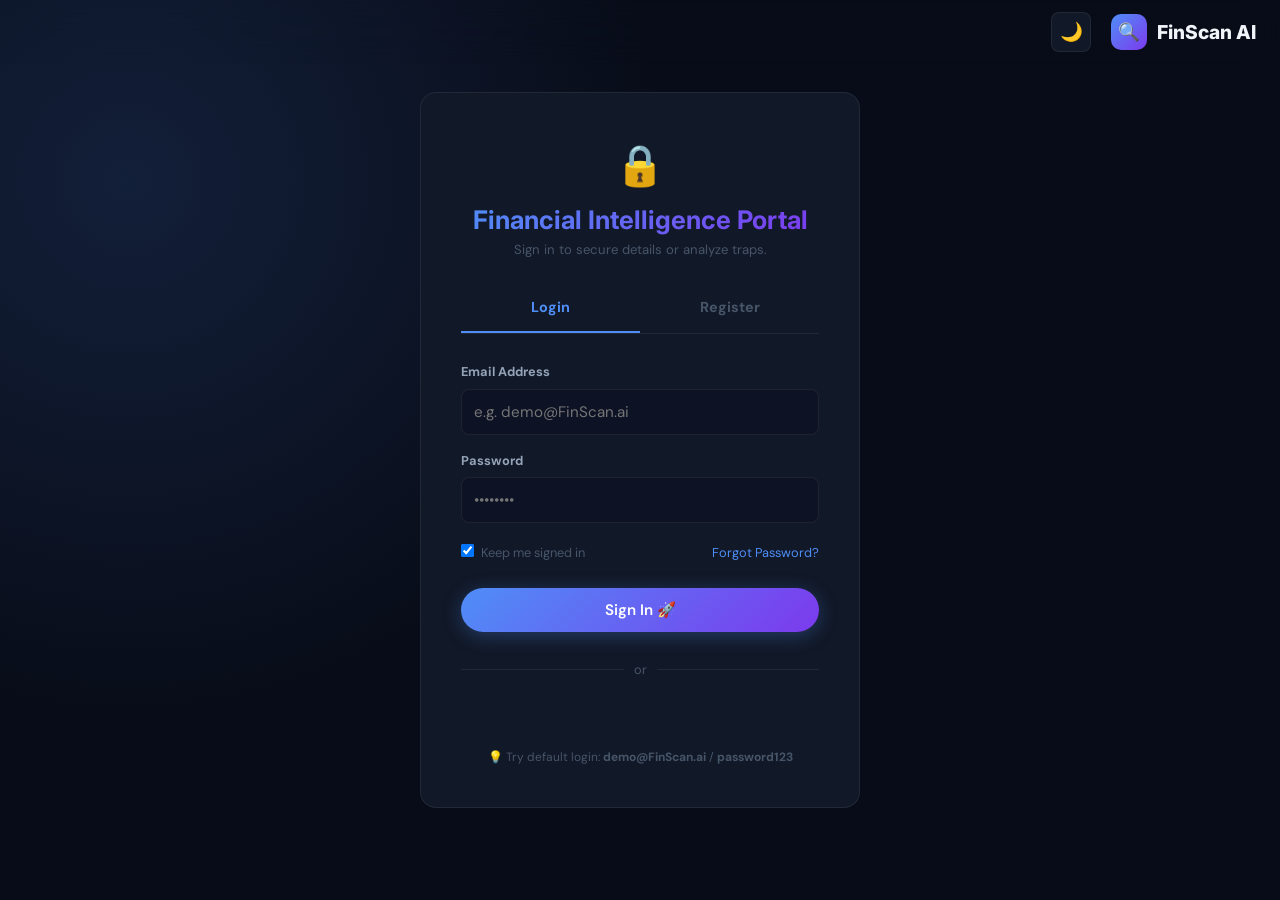
==== commit 69bd696b: "Add Google Login and Profile Update" ====
--- a/frontend/auth.html
+++ b/frontend/auth.html
@@ -1,4 +1,4 @@
-﻿<!DOCTYPE html>
+<!DOCTYPE html>
 <html lang="en">
 <head>
   <meta charset="UTF-8">
@@ -11,6 +11,7 @@
       document.documentElement.setAttribute('data-theme', theme);
     })();
   </script>
+  <script src="https://accounts.google.com/gsi/client" async defer></script>
   <link rel="stylesheet" href="css/global.css">
   <style>
     .auth-wrapper {
@@ -144,6 +145,30 @@
         </div>
 
         <button type="submit" class="btn btn-primary" style="margin-top: 8px; width: 100%;">Sign In 🚀</button>
+        
+        <div style="display: flex; align-items: center; text-align: center; margin: 12px 0;">
+          <hr style="flex: 1; border: none; border-top: 1px solid var(--border);">
+          <span style="padding: 0 10px; color: var(--text-muted); font-size: 0.8rem;">or</span>
+          <hr style="flex: 1; border: none; border-top: 1px solid var(--border);">
+        </div>
+        
+        <div id="g_id_onload"
+             data-client_id="YOUR_GOOGLE_CLIENT_ID"
+             data-context="signin"
+             data-ux_mode="popup"
+             data-callback="handleGoogleLogin"
+             data-auto_prompt="false">
+        </div>
+        <div class="g_id_signin"
+             data-type="standard"
+             data-shape="rectangular"
+             data-theme="outline"
+             data-text="signin_with"
+             data-size="large"
+             data-logo_alignment="left"
+             style="display: flex; justify-content: center;">
+        </div>
+
         <p style="font-size: 0.75rem; text-align: center; color: var(--text-muted); margin-top: 8px;">
           💡 Try default login: <strong>demo@FinScan.ai</strong> / <strong>password123</strong>
         </p>
@@ -199,6 +224,27 @@
 
   <script>
     const API = window.location.origin.includes('localhost') || window.location.origin.includes('127.0.0.1') || window.location.origin === 'null' ? 'http://localhost:5000' : '';
+
+    async function handleGoogleLogin(response) {
+      try {
+        const res = await fetch(`${API}/api/auth/google`, {
+          method: 'POST',
+          headers: { 'Content-Type': 'application/json' },
+          body: JSON.stringify({ token: response.credential })
+        });
+        const data = await res.json();
+        if (!res.ok) throw new Error(data.error || "Google login failed.");
+        
+        localStorage.setItem('ll_user', JSON.stringify(data.user));
+        toast(`✅ welcome, ${data.user.name}!`, 'success');
+        
+        setTimeout(() => {
+          window.location.href = 'dashboard.html';
+        }, 800);
+      } catch(e) {
+        toast("❌ " + e.message, 'error');
+      }
+    }
 
     function switchForm(mode) {
       // Reset active tabs
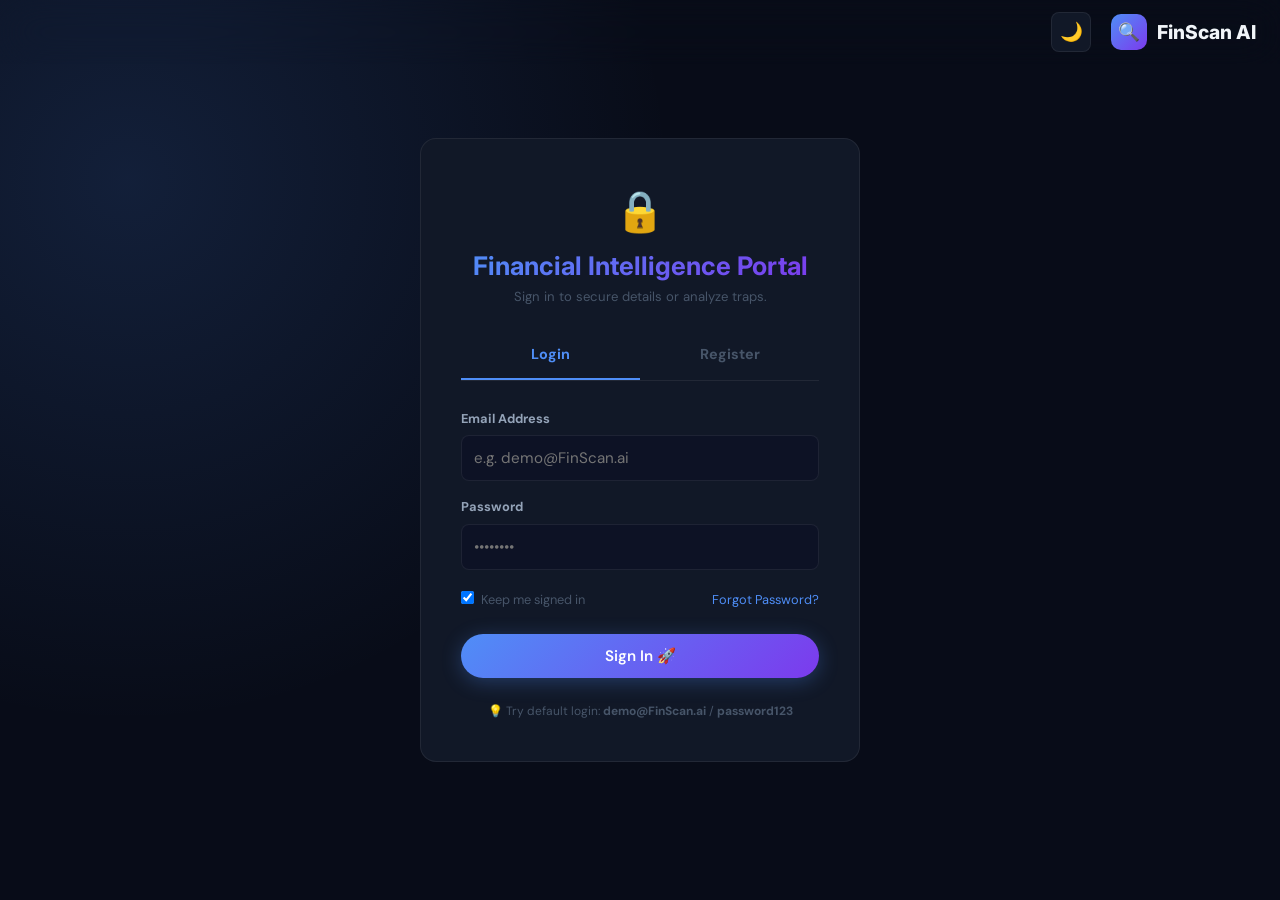
==== commit 68a5ffa2: "Remove Google Login per user request" ====
--- a/frontend/auth.html
+++ b/frontend/auth.html
@@ -11,7 +11,6 @@
       document.documentElement.setAttribute('data-theme', theme);
     })();
   </script>
-  <script src="https://accounts.google.com/gsi/client" async defer></script>
   <link rel="stylesheet" href="css/global.css">
   <style>
     .auth-wrapper {
@@ -145,30 +144,6 @@
         </div>
 
         <button type="submit" class="btn btn-primary" style="margin-top: 8px; width: 100%;">Sign In 🚀</button>
-        
-        <div style="display: flex; align-items: center; text-align: center; margin: 12px 0;">
-          <hr style="flex: 1; border: none; border-top: 1px solid var(--border);">
-          <span style="padding: 0 10px; color: var(--text-muted); font-size: 0.8rem;">or</span>
-          <hr style="flex: 1; border: none; border-top: 1px solid var(--border);">
-        </div>
-        
-        <div id="g_id_onload"
-             data-client_id="YOUR_GOOGLE_CLIENT_ID"
-             data-context="signin"
-             data-ux_mode="popup"
-             data-callback="handleGoogleLogin"
-             data-auto_prompt="false">
-        </div>
-        <div class="g_id_signin"
-             data-type="standard"
-             data-shape="rectangular"
-             data-theme="outline"
-             data-text="signin_with"
-             data-size="large"
-             data-logo_alignment="left"
-             style="display: flex; justify-content: center;">
-        </div>
-
         <p style="font-size: 0.75rem; text-align: center; color: var(--text-muted); margin-top: 8px;">
           💡 Try default login: <strong>demo@FinScan.ai</strong> / <strong>password123</strong>
         </p>
@@ -224,27 +199,6 @@
 
   <script>
     const API = window.location.origin.includes('localhost') || window.location.origin.includes('127.0.0.1') || window.location.origin === 'null' ? 'http://localhost:5000' : '';
-
-    async function handleGoogleLogin(response) {
-      try {
-        const res = await fetch(`${API}/api/auth/google`, {
-          method: 'POST',
-          headers: { 'Content-Type': 'application/json' },
-          body: JSON.stringify({ token: response.credential })
-        });
-        const data = await res.json();
-        if (!res.ok) throw new Error(data.error || "Google login failed.");
-        
-        localStorage.setItem('ll_user', JSON.stringify(data.user));
-        toast(`✅ welcome, ${data.user.name}!`, 'success');
-        
-        setTimeout(() => {
-          window.location.href = 'dashboard.html';
-        }, 800);
-      } catch(e) {
-        toast("❌ " + e.message, 'error');
-      }
-    }
 
     function switchForm(mode) {
       // Reset active tabs
